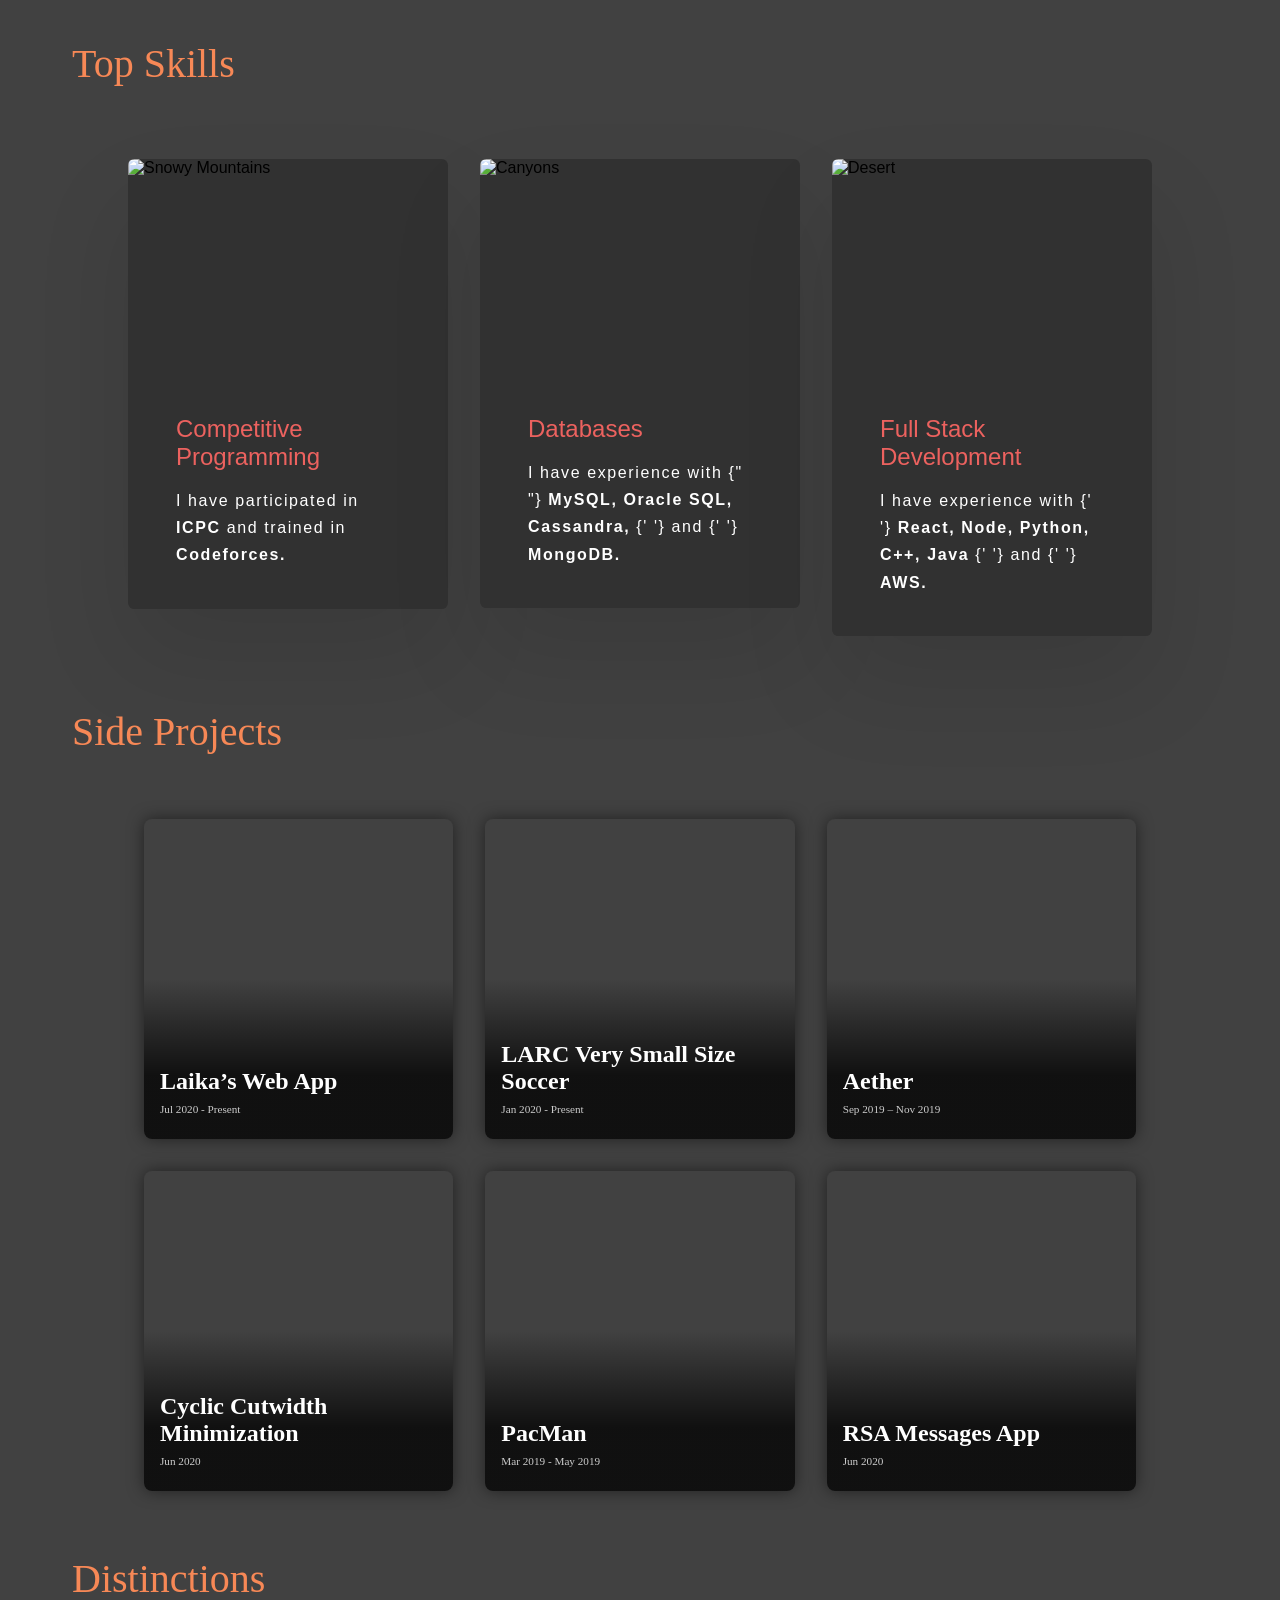
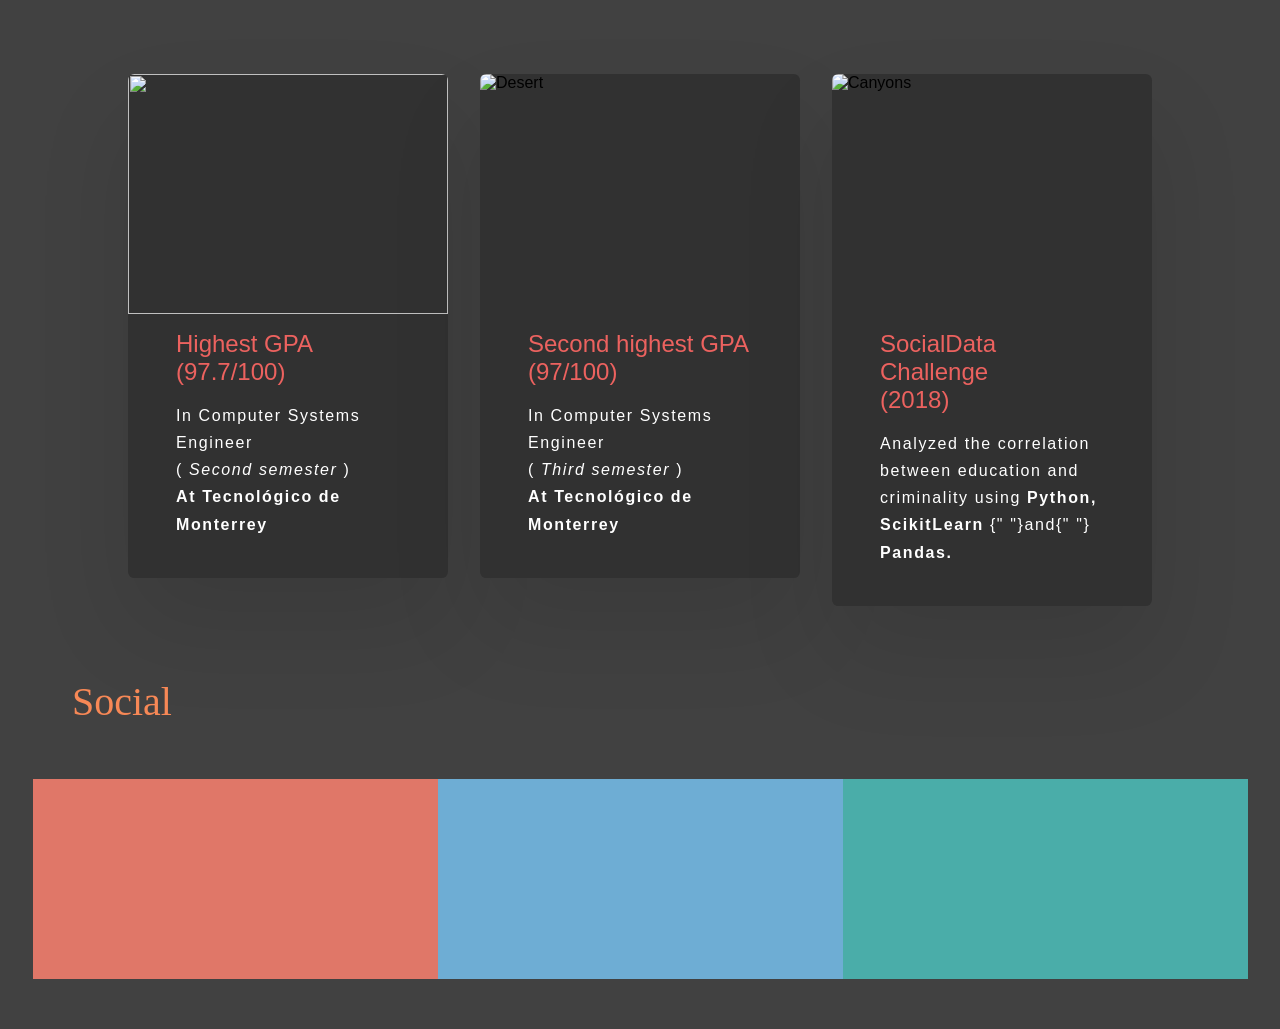
==== portfolio/src/main/webapp/index.html @ 74d371ef "fixed webapp files structures and deleted trash files" ====
<!DOCTYPE html>
<html>

<head>
    <meta charset="UTF-8">
    <title>Agus Quintanar's Portfolio</title>
    <link rel="stylesheet" href="style.css">
    <script src="script.js"></script>
</head>


<div>
    <div class="titleP">
        <i aria-hidden="true" class="fa fa-cogs fa-fw"></i>
        Top Skills
    </div>

    <div class="Skills">
        <div class="grid">
            <div class="grid__item">
                <div class="card">
                    <img class="card__img" src="/award1.png" alt="Snowy Mountains" />
                    <div class="card__content">
                        <h1 class="card__header">
                            Competitive Programming
                        </h1>
                        <p class="card__text">
                            I have participated in <strong> ICPC </strong> and
                            trained in <strong>Codeforces.</strong>
                        </p>
                    </div>
                </div>
            </div>
            <div class="grid__item">
                <div class="card">
                    <img class="card__img" src="/images/skill2.jpg" alt="Canyons" />
                    <div class="card__content">
                        <h1 class="card__header">
                            Databases
                        </h1>
                        <p class="card__text">
                            I have experience with {" "}
                            <strong> MySQL, Oracle SQL, Cassandra, </strong> {' '} and {' '}<strong> MongoDB. </strong>
                        </p>
                    </div>
                </div>
            </div>
            <div class="grid__item">
                <div class="card">
                    <img class="card__img" src="/images/skill3.png" alt="Desert" />
                    <div class="card__content">
                        <h1 class="card__header">
                            Full Stack Development
                        </h1>
                        <p class="card__text">
                            I have experience with {' '}
                            <strong> React, Node, Python, C++, Java</strong> {' '} and {' '}<strong> AWS. </strong>

                        </p>
                    </div>
                </div>
            </div>

        </div>
    </div>
</div>

<div class="Projects">
    <div class="titleP">
        <i aria-hidden="true" class="fa fa-tasks fa-fw"></i>
        Side Projects


    </div>
    <div class="content-wrapper">
        <div class="news-card">
            <a href="https://github.com/FundacionLaika/Laika_WebPage" target="_blank" class="news-card__card-link"></a>
            <img src="/images/project1.jpg" alt="" class="news-card__image" />
            <div class="news-card__text-wrapper">
                <h2 class="news-card__title">
                    Laika’s Web App
                </h2>
                <div class="news-card__post-date">Jul 2020 - Present </div>
                <div class="news-card__details-wrapper">
                    <p class="news-card__excerpt">
                        Developed a web database app for Fundación Laika, with over 150+ active stay animals and 8,000+
                        rescued animals.
                    </p>
                    <a href="https://github.com/FundacionLaika/Laika_WebPage" target="_blank"
                        class="news-card__read-more">
                        GitHub{" "}
                        <i class="fas fa-long-arrow-alt-right"></i>
                    </a>
                </div>
            </div>
        </div>

        <div class="news-card">
            <a href="https://github.com/VSSS-AlphaSoccerFC" target="_blank" class="news-card__card-link"></a>
            <img src="/images/project2.png" alt="" class="news-card__image" />
            <div class="news-card__text-wrapper">
                <h2 class="news-card__title">
                    LARC Very Small Size Soccer
                </h2>
                <div class="news-card__post-date">Jan 2020 - Present </div>
                <div class="news-card__details-wrapper">
                    <p class="news-card__excerpt">
                        Developed a game strategy for a 3 vs 3 autonomous robot soccer competition using computer
                        vision.
                    </p>
                    <a href="https://github.com/VSSS-AlphaSoccerFC" target="_blank" class="news-card__read-more">
                        GitHub{" "}
                        <i class="fas fa-long-arrow-alt-right"></i>
                    </a>
                </div>
            </div>
        </div>

        <div class="news-card">
            <a href="https://github.com/AgusQuintanar/Aether" target="_blank" class="news-card__card-link"></a>
            <img src="/images/project3.png" alt="" class="news-card__image" />
            <div class="news-card__text-wrapper">
                <h2 class="news-card__title"> Aether </h2>
                <div class="news-card__post-date">Sep 2019 – Nov 2019</div>
                <div class="news-card__details-wrapper">
                    <p class="news-card__excerpt">
                        Developed a web search engine that indexed 20,000+ websites using Java, React and Node.js.
                    </p>
                    <a href="https://github.com/AgusQuintanar/Aether" target="_blank" class="news-card__read-more">
                        GitHub{" "}
                        <i class="fas fa-long-arrow-alt-right"></i>
                    </a>
                </div>
            </div>
        </div>

        <div class="news-card">
            <a href="https://github.com/AgusQuintanar/CyclicCutwidth" target="_blank" class="news-card__card-link"></a>
            <img src="/images/project4.png" alt="" class="news-card__image" />
            <div class="news-card__text-wrapper">
                <h2 class="news-card__title">
                    Cyclic Cutwidth Minimization
                </h2>
                <div class="news-card__post-date">Jun 2020</div>
                <div class="news-card__details-wrapper">
                    <p class="news-card__excerpt">
                        An implementation of a metaheuristic for solving the Cyclic Cutwidth Minimization Problem.
                    </p>
                    <a href="https://github.com/AgusQuintanar/CyclicCutwidth" target="_blank"
                        class="news-card__read-more">
                        GitHub{" "}
                        <i class="fas fa-long-arrow-alt-right"></i>
                    </a>
                </div>
            </div>
        </div>

        <div class="news-card">
            <a href="https://github.com/AgusQuintanar/AlphaArcade" target="_blank" class="news-card__card-link"></a>
            <img src="/images/project5.webp" alt="" class="news-card__image" />
            <div class="news-card__text-wrapper">
                <h2 class="news-card__title">
                    PacMan
                </h2>
                <div class="news-card__post-date">Mar 2019 - May 2019</div>
                <div class="news-card__details-wrapper">
                    <p class="news-card__excerpt">
                        Developed PacMan videogame using Java and Swing.
                    </p>
                    <a href="https://github.com/AgusQuintanar/AlphaArcade" target="_blank" class="news-card__read-more">
                        GitHub{" "}
                        <i class="fas fa-long-arrow-alt-right"></i>
                    </a>
                </div>
            </div>
        </div>

        <div class="news-card">
            <a href="https://github.com/AgusQuintanar/RSA-MessagesApp" target="_blank" class="news-card__card-link"></a>
            <img src="/images/project6.png" alt="" class="news-card__image" />
            <div class="news-card__text-wrapper">
                <h2 class="news-card__title">
                    RSA Messages App
                </h2>
                <div class="news-card__post-date">Jun 2020</div>
                <div class="news-card__details-wrapper">
                    <p class="news-card__excerpt">
                        Developed an encrypted messages using Python and TKinter.
                    </p>
                    <a href="https://github.com/AgusQuintanar/RSA-MessagesApp" target="_blank"
                        class="news-card__read-more">
                        GitHub{" "}
                        <i class="fas fa-long-arrow-alt-right"></i>
                    </a>
                </div>
            </div>
        </div>
    </div>
</div>


<div>
    <div class="titleP">
        <i aria-hidden="true" class="fa fa-trophy fa-fw"></i>
        Distinctions
    </div>

    <div class="Skills">
        <div class="grid">
            <div class="grid__item">
                <div class="card">
                    <img class="card__img" src="/images/award1.png" alt="" />
                    <div class="card__content">
                        <h1 class="card__header">
                            Highest GPA <br /> (97.7/100)
                        </h1>
                        <p class="card__text">
                            In Computer Systems Engineer <br /> (<i> Second semester </i>) <br /> <strong>At Tecnológico
                                de Monterrey</strong>

                        </p>
                    </div>
                </div>
            </div>
            <div class="grid__item">
                <div class="card">
                    <img class="card__img" src="/images/award1.png" alt="Desert" />
                    <div class="card__content">
                        <h1 class="card__header">
                            Second highest GPA <br /> (97/100)
                        </h1>
                        <p class="card__text">
                            In Computer Systems Engineer <br /> (<i> Third semester </i>) <br /> <strong>At Tecnológico
                                de Monterrey</strong>
                        </p>
                    </div>
                </div>
            </div>
            <div class="grid__item">
                <div class="card">
                    <img class="card__img" src="/images/award3.png" alt="Canyons" />
                    <div class="card__content">
                        <h1 class="card__header">
                            SocialData Challenge <br /> (2018)
                        </h1>
                        <p class="card__text">
                            Analyzed the correlation between education and criminality using <strong>Python,
                                ScikitLearn</strong> {" "}and{" "} <strong>Pandas.</strong>

                        </p>
                    </div>
                </div>
            </div>
        </div>
    </div>
</div>



<div>
    <div class="titleP">
        <i aria-hidden="true" class="fa fa-share-alt fa-fw"></i>
        Social
    </div>

    <div class="Social">
        <div class="socialContainer">
            <div class="card">
                <div class="face face1">
                    <a href="https://www.linkedin.com/in/agustin-salvador-quintanar-de-la-mora-573867170/"
                        target="_blank">
                        <div class="content">
                            <div class="icon">
                                <i class="fa fa-linkedin-square" aria-hidden="true"></i>
                            </div>
                        </div>
                    </a>
                </div>
            </div>
            <div class="card">
                <div class="face face1">
                    <a href="https://mailto:agusquintanar17@gmail.com/" target="_blank">
                        <div class="content">
                            <div class="icon">
                                <i class="fa fa-envelope-square" aria-hidden="true"></i>
                            </div>
                        </div>
                    </a>
                </div>
            </div>
            <div class="card">
                <div class="face face1">
                    <a href="https://github.com/AgusQuintanar" target="_blank">
                        <div class="content">
                            <div class="icon">
                                <i class="fa fa-github-square" aria-hidden="true"></i>
                            </div>
                        </div>
                    </a>
                </div>
            </div>
        </div>
    </div>
</div>


</html>
---- portfolio/src/main/webapp/style.css ----
* {
    margin: 0;
    padding: 0;
} 

.Skills {
    display: flex;
	justify-content: center;
	align-content: center;
	padding: 2rem 8rem;
	background-color: #414141;
	font-family: "Inter", sans-serif;
}

.grid {
	display: grid;
	width: 114rem;
	grid-gap: 2rem;
	grid-template-columns: repeat(auto-fit, minmax(20rem, 1fr));
	align-items: start;
}
@media (max-width: 60em) {
	.grid {
		grid-gap: 3rem;
	}
}
.grid__item {
	background-color: #313131;
	border-radius: 0.4rem;
	overflow: hidden;
	box-shadow: 0 3rem 6rem rgba(0, 0, 0, 0.1);
	cursor: pointer;
	transition: 0.2s;
}
.grid__item:hover {
	transform: translateY(-0.5%);
	box-shadow: 0 4rem 8rem rgba(0, 0, 0, 0.2);
}

.card__img {
	display: block;
	width: 100%;
	height: 15rem;
	object-fit: cover;
}
.card__content {
	padding: 1rem 3rem;
}
.card__header {
	font-size: 1.5rem;
	font-weight: 500;
	color: #ec625f;
	margin-bottom: 1rem;
}
.card__text {
	font-size: 1rem;
	letter-spacing: 0.1rem;
	line-height: 1.7;
	color: white;
	margin-bottom: 1.5rem;
}








.Projects {
	background-color: #414141;
}

.content-wrapper {
	margin: 0 auto;
	/* max-width: 1200px; */
	display: flex;
	flex-flow: row wrap;
	justify-content: center;
	padding: 0.5rem 8rem;
}

.news-card {
	border: 0px solid aqua;
	margin: 1rem;
	position: relative;
	height: 12rem;
	overflow: hidden;
	border-radius: 0.5rem;
	flex: 1;
	min-width: 290px;
	box-shadow: 0 0 1rem rgba(0, 0, 0, 0.5);
}

@media (min-width: 900px) {
	.news-card {
		height: 20rem;
	}
}

.news-card::before {
	content: "";
	position: absolute;
	top: 0;
	left: 0;
	width: 100%;
	height: 100%;
	background: rgba(0, 0, 0, 0)
		linear-gradient(to bottom, rgba(0, 0, 0, 0) 50%, rgba(0, 0, 0, 0.75) 80%);
	z-index: 0;
}

.news-card__card-link {
	position: absolute;
	top: 0;
	left: 0;
	width: 100%;
	height: 100%;
	z-index: 1;
	/*     background: rgba(255,0,0,.5); */
}

.news-card__image {
	width: 100%;
	height: 100%;
	display: block;
	object-fit: cover;
	transition: transform 2s ease;
	-webkit-backface-visibility: hidden;
	backface-visibility: hidden;
	position: relative;
	z-index: -1;
}

.news-card__text-wrapper {
	position: absolute;
	bottom: 0rem;
	padding: 1rem;
	color: white;
	/*     background-color: rgba(0, 0, 0, 0.4); */
	transition: background-color 1.5s ease;
}

.news-card__title {
	transition: color 1s ease;
	margin-bottom: 0.5rem;
}

.news-card__post-date {
	font-size: 0.7rem;
	margin-bottom: 0.5rem;
	color: #ccc;
}

.news-card__details-wrapper {
	max-height: 0;
	opacity: 0;
	transition: max-height 1.5s ease, opacity 1s ease;
}

@media (min-width: 900px) {
	.news-card:hover .news-card__details-wrapper {
		max-height: 20rem;
		opacity: 1;
	}
	.news-card:hover .news-card__text-wrapper {
		background-color: #313131;
	}
	.news-card:hover .news-card__title {
		color: #ec625f;
	}
	.news-card:hover .news-card__image {
		transform: scale(1.2);
		z-index: -1;
	}
}

.news-card__excerpt {
	font-weight: 300;
}

.news-card__read-more {
	background: black;
	color: #bbb;
	display: block;
	padding: 0.4rem 0.6rem;
	border-radius: 0.3rem;
	margin-top: 1rem;
	border: 1px solid #444;
	font-size: 0.8rem;
	-webkit-backface-visibility: hidden;
	backface-visibility: hidden;
	text-decoration: none;
	width: 7rem;
	margin-left: auto;
	position: relative;
	z-index: 5;
}

.news-card__read-more i {
	position: relative;
	left: 0.2rem;
	color: #888;
	transition: left 0.5s ease, color 0.6s ease;
	-webkit-backface-visibility: hidden;
	backface-visibility: hidden;
}

.news-card__read-more:hover i {
	left: 0.5rem;
	color: yellow;
}

.titleP {
	font-size: 2.5em;
	color: #F78856;
	padding: 1em 1em 1em 1.5em;
	align-self: start;
	text-align: left;
	background-color: #414141;
}

.titleP > i {
	padding-right: .3em;
}








.Social {
    margin: 0;
    padding: 0;
    background: #333;
    display: flex;
    justify-content: center;
    align-items: center;   
    font-family: sans-serif;
    background-color: #414141;
}


.socialContainer {
    width: 100%;
    position: relative;
    display: flex;
    justify-content: space-between;
    padding: 2rem 8rem;
}

.socialContainer .card {
    position: relative;
    border-radius: 10px;
    cursor: pointer;

}

.socialContainer .card .icon {
    position: absolute;
    top: 0;
    left: 0;
    width: 100%;
    height: 100%;
    background: #414141;
    transition: 0.7s;
    z-index: 1;
}

.socialContainer .card:nth-child(1) .icon {
    background: #e07768;
}

.socialContainer .card:nth-child(2) .icon {
    background: #6eadd4;
}

.socialContainer .card:nth-child(3) .icon {
    background: #4aada9;
}


.socialContainer .card .icon .fa {
    position: absolute;
    top: 50%;
    left: 50%;
    transform: translate(-50%, -50%);
    font-size: 80px;
    transition: 0.7s;
    color: #fff;
}

.socialContainer > * > i {
    position: absolute;
    top: 50%;
    left: 50%;
    transform: translate(-50%, -50%);
    font-size: 80px;
    transition: 0.7s;
    color: #fff;
}

.socialContainer .card .face {
    width: 45vh;
    height: 200px;
    transition: 0.5s;
}

.socialContainer .card .face.face1 {
    position: relative;
    background: #333;
    display: flex;
    justify-content: center;
    align-items: center;
    z-index: 1;
    transform: translateY(-2vh);
}

.socialContainer .card:hover .face.face1{
    background: #414141;
    transform: translateY(0px);
}

.socialContainer .card .face.face1 .content {
    opacity: 1;
    transition: 0.5s;
}

.socialContainer .card:hover .face.face1 .content {
    opacity: 1;
}

.socialContainer .card .face.face1 .content i{
    max-width: 100px;
}



.socialContainer a {
    text-decoration: none;
    color: #414141;
}
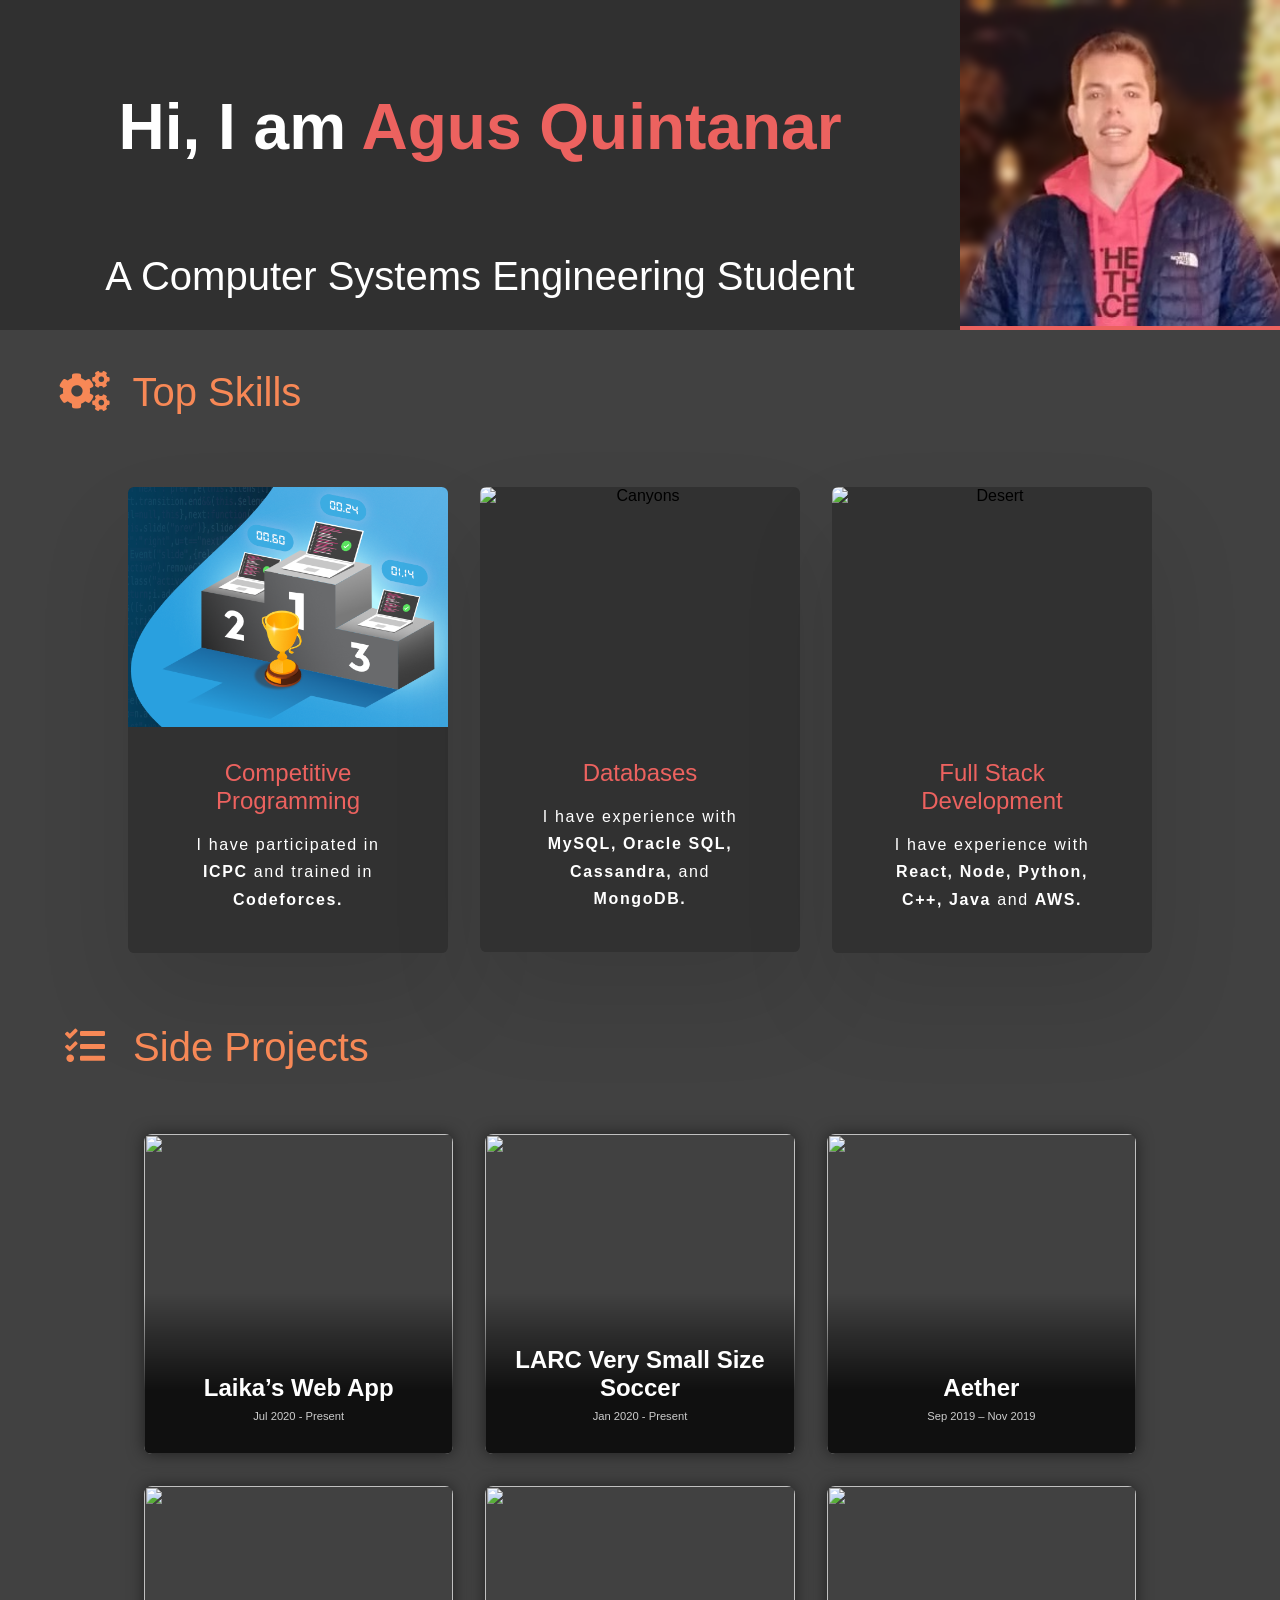
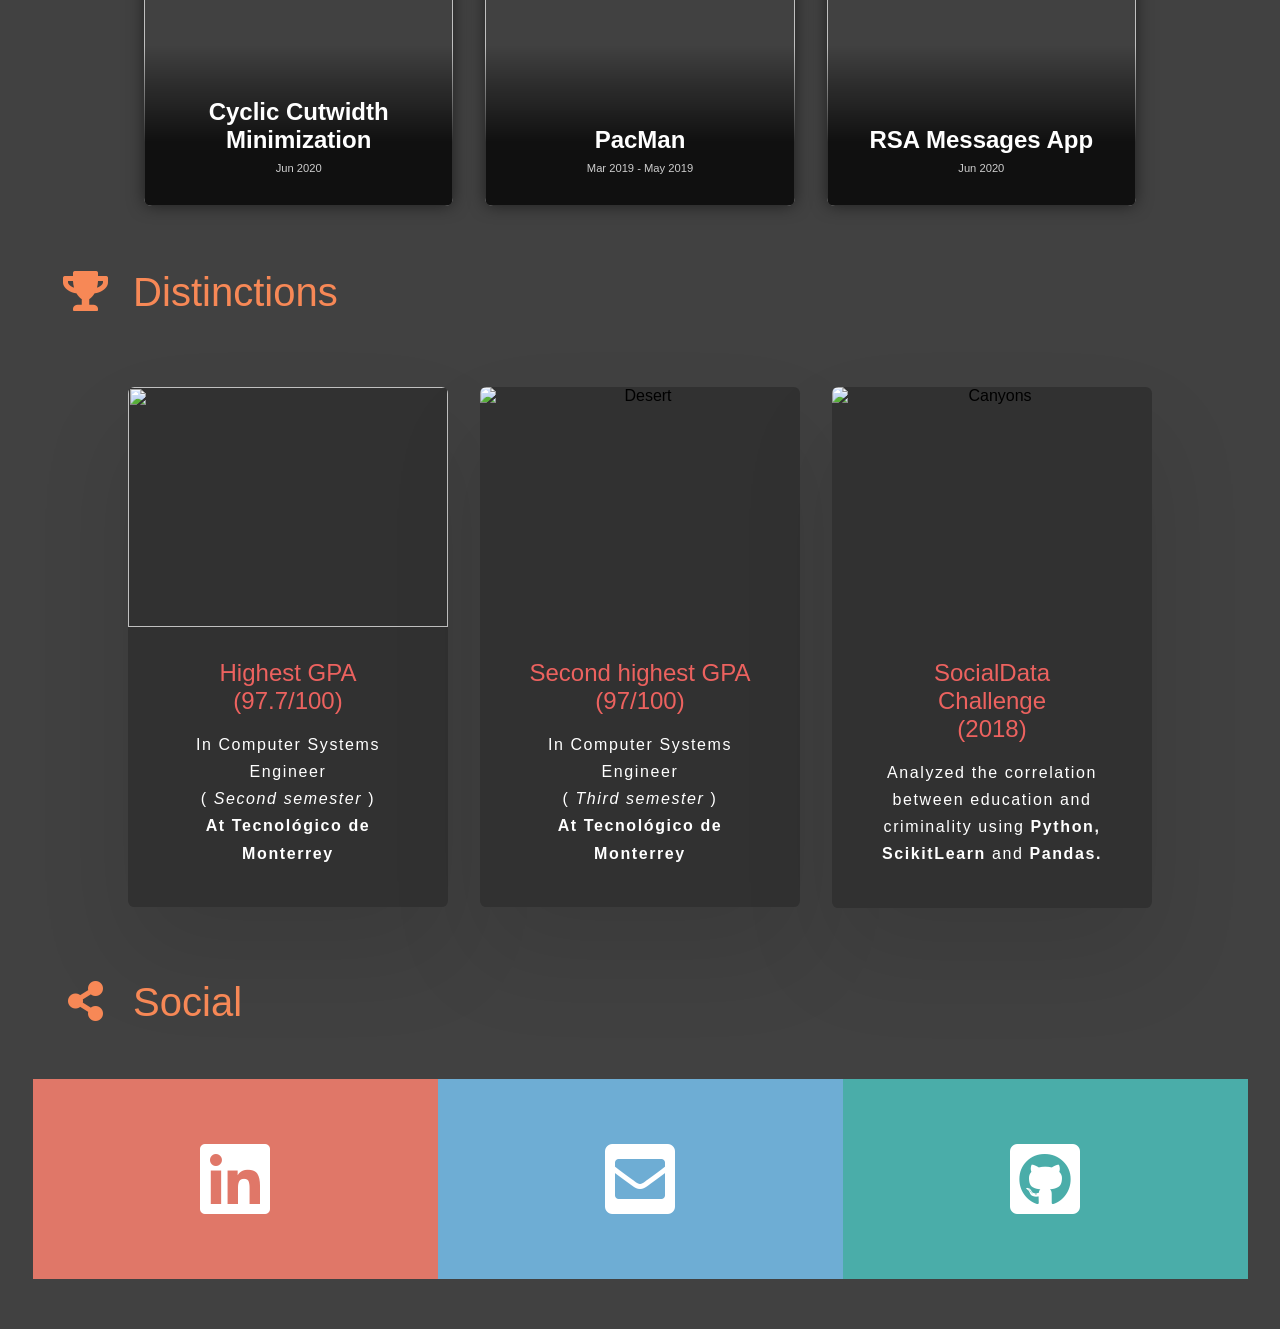
==== commit 9889b875: "added banner" ====
--- a/portfolio/src/main/webapp/index.html
+++ b/portfolio/src/main/webapp/index.html
@@ -6,10 +6,29 @@
     <title>Agus Quintanar's Portfolio</title>
     <link rel="stylesheet" href="style.css">
     <script src="script.js"></script>
+    <link rel="stylesheet" href="https://cdnjs.cloudflare.com/ajax/libs/font-awesome/5.15.2/css/all.min.css">
+
 </head>
 
 
-<div>
+<body>
+
+    <div class="Banner">
+        <div class="InfoPanel">
+            <div class="NameH">
+                <span class="HiText"> Hi, I am </span>
+                <span class="NameText"> Agus Quintanar </span>
+            </div>
+            <div class="InfoH">
+                <span class="InfoText"> A Computer Systems Engineering Student </span>
+            </div>
+        </div>
+        <div class="PhotoPanel">
+            <img src="images/foto-agus.png" alt="" />
+        </div>
+    </div>
+
+
     <div class="titleP">
         <i aria-hidden="true" class="fa fa-cogs fa-fw"></i>
         Top Skills
@@ -19,7 +38,7 @@
         <div class="grid">
             <div class="grid__item">
                 <div class="card">
-                    <img class="card__img" src="/award1.png" alt="Snowy Mountains" />
+                    <img class="card__img" src="images/skill1.png" alt="Snowy Mountains" />
                     <div class="card__content">
                         <h1 class="card__header">
                             Competitive Programming
@@ -39,8 +58,8 @@
                             Databases
                         </h1>
                         <p class="card__text">
-                            I have experience with {" "}
-                            <strong> MySQL, Oracle SQL, Cassandra, </strong> {' '} and {' '}<strong> MongoDB. </strong>
+                            I have experience with
+                            <strong> MySQL, Oracle SQL, Cassandra, </strong> and <strong> MongoDB. </strong>
                         </p>
                     </div>
                 </div>
@@ -53,255 +72,262 @@
                             Full Stack Development
                         </h1>
                         <p class="card__text">
-                            I have experience with {' '}
-                            <strong> React, Node, Python, C++, Java</strong> {' '} and {' '}<strong> AWS. </strong>
-
-                        </p>
-                    </div>
-                </div>
-            </div>
-
-        </div>
-    </div>
-</div>
-
-<div class="Projects">
-    <div class="titleP">
-        <i aria-hidden="true" class="fa fa-tasks fa-fw"></i>
-        Side Projects
-
-
-    </div>
-    <div class="content-wrapper">
-        <div class="news-card">
-            <a href="https://github.com/FundacionLaika/Laika_WebPage" target="_blank" class="news-card__card-link"></a>
-            <img src="/images/project1.jpg" alt="" class="news-card__image" />
-            <div class="news-card__text-wrapper">
-                <h2 class="news-card__title">
-                    Laika’s Web App
-                </h2>
-                <div class="news-card__post-date">Jul 2020 - Present </div>
-                <div class="news-card__details-wrapper">
-                    <p class="news-card__excerpt">
-                        Developed a web database app for Fundación Laika, with over 150+ active stay animals and 8,000+
-                        rescued animals.
-                    </p>
-                    <a href="https://github.com/FundacionLaika/Laika_WebPage" target="_blank"
-                        class="news-card__read-more">
-                        GitHub{" "}
-                        <i class="fas fa-long-arrow-alt-right"></i>
-                    </a>
-                </div>
-            </div>
-        </div>
-
-        <div class="news-card">
-            <a href="https://github.com/VSSS-AlphaSoccerFC" target="_blank" class="news-card__card-link"></a>
-            <img src="/images/project2.png" alt="" class="news-card__image" />
-            <div class="news-card__text-wrapper">
-                <h2 class="news-card__title">
-                    LARC Very Small Size Soccer
-                </h2>
-                <div class="news-card__post-date">Jan 2020 - Present </div>
-                <div class="news-card__details-wrapper">
-                    <p class="news-card__excerpt">
-                        Developed a game strategy for a 3 vs 3 autonomous robot soccer competition using computer
-                        vision.
-                    </p>
-                    <a href="https://github.com/VSSS-AlphaSoccerFC" target="_blank" class="news-card__read-more">
-                        GitHub{" "}
-                        <i class="fas fa-long-arrow-alt-right"></i>
-                    </a>
-                </div>
-            </div>
-        </div>
-
-        <div class="news-card">
-            <a href="https://github.com/AgusQuintanar/Aether" target="_blank" class="news-card__card-link"></a>
-            <img src="/images/project3.png" alt="" class="news-card__image" />
-            <div class="news-card__text-wrapper">
-                <h2 class="news-card__title"> Aether </h2>
-                <div class="news-card__post-date">Sep 2019 – Nov 2019</div>
-                <div class="news-card__details-wrapper">
-                    <p class="news-card__excerpt">
-                        Developed a web search engine that indexed 20,000+ websites using Java, React and Node.js.
-                    </p>
-                    <a href="https://github.com/AgusQuintanar/Aether" target="_blank" class="news-card__read-more">
-                        GitHub{" "}
-                        <i class="fas fa-long-arrow-alt-right"></i>
-                    </a>
-                </div>
-            </div>
-        </div>
-
-        <div class="news-card">
-            <a href="https://github.com/AgusQuintanar/CyclicCutwidth" target="_blank" class="news-card__card-link"></a>
-            <img src="/images/project4.png" alt="" class="news-card__image" />
-            <div class="news-card__text-wrapper">
-                <h2 class="news-card__title">
-                    Cyclic Cutwidth Minimization
-                </h2>
-                <div class="news-card__post-date">Jun 2020</div>
-                <div class="news-card__details-wrapper">
-                    <p class="news-card__excerpt">
-                        An implementation of a metaheuristic for solving the Cyclic Cutwidth Minimization Problem.
-                    </p>
-                    <a href="https://github.com/AgusQuintanar/CyclicCutwidth" target="_blank"
-                        class="news-card__read-more">
-                        GitHub{" "}
-                        <i class="fas fa-long-arrow-alt-right"></i>
-                    </a>
-                </div>
-            </div>
-        </div>
-
-        <div class="news-card">
-            <a href="https://github.com/AgusQuintanar/AlphaArcade" target="_blank" class="news-card__card-link"></a>
-            <img src="/images/project5.webp" alt="" class="news-card__image" />
-            <div class="news-card__text-wrapper">
-                <h2 class="news-card__title">
-                    PacMan
-                </h2>
-                <div class="news-card__post-date">Mar 2019 - May 2019</div>
-                <div class="news-card__details-wrapper">
-                    <p class="news-card__excerpt">
-                        Developed PacMan videogame using Java and Swing.
-                    </p>
-                    <a href="https://github.com/AgusQuintanar/AlphaArcade" target="_blank" class="news-card__read-more">
-                        GitHub{" "}
-                        <i class="fas fa-long-arrow-alt-right"></i>
-                    </a>
-                </div>
-            </div>
-        </div>
-
-        <div class="news-card">
-            <a href="https://github.com/AgusQuintanar/RSA-MessagesApp" target="_blank" class="news-card__card-link"></a>
-            <img src="/images/project6.png" alt="" class="news-card__image" />
-            <div class="news-card__text-wrapper">
-                <h2 class="news-card__title">
-                    RSA Messages App
-                </h2>
-                <div class="news-card__post-date">Jun 2020</div>
-                <div class="news-card__details-wrapper">
-                    <p class="news-card__excerpt">
-                        Developed an encrypted messages using Python and TKinter.
-                    </p>
-                    <a href="https://github.com/AgusQuintanar/RSA-MessagesApp" target="_blank"
-                        class="news-card__read-more">
-                        GitHub{" "}
-                        <i class="fas fa-long-arrow-alt-right"></i>
-                    </a>
-                </div>
-            </div>
-        </div>
-    </div>
-</div>
-
-
-<div>
-    <div class="titleP">
-        <i aria-hidden="true" class="fa fa-trophy fa-fw"></i>
-        Distinctions
-    </div>
-
-    <div class="Skills">
-        <div class="grid">
-            <div class="grid__item">
-                <div class="card">
-                    <img class="card__img" src="/images/award1.png" alt="" />
-                    <div class="card__content">
-                        <h1 class="card__header">
-                            Highest GPA <br /> (97.7/100)
-                        </h1>
-                        <p class="card__text">
-                            In Computer Systems Engineer <br /> (<i> Second semester </i>) <br /> <strong>At Tecnológico
-                                de Monterrey</strong>
-
-                        </p>
-                    </div>
-                </div>
-            </div>
-            <div class="grid__item">
-                <div class="card">
-                    <img class="card__img" src="/images/award1.png" alt="Desert" />
-                    <div class="card__content">
-                        <h1 class="card__header">
-                            Second highest GPA <br /> (97/100)
-                        </h1>
-                        <p class="card__text">
-                            In Computer Systems Engineer <br /> (<i> Third semester </i>) <br /> <strong>At Tecnológico
-                                de Monterrey</strong>
-                        </p>
-                    </div>
-                </div>
-            </div>
-            <div class="grid__item">
-                <div class="card">
-                    <img class="card__img" src="/images/award3.png" alt="Canyons" />
-                    <div class="card__content">
-                        <h1 class="card__header">
-                            SocialData Challenge <br /> (2018)
-                        </h1>
-                        <p class="card__text">
-                            Analyzed the correlation between education and criminality using <strong>Python,
-                                ScikitLearn</strong> {" "}and{" "} <strong>Pandas.</strong>
-
-                        </p>
-                    </div>
-                </div>
-            </div>
-        </div>
-    </div>
-</div>
-
-
-
-<div>
-    <div class="titleP">
-        <i aria-hidden="true" class="fa fa-share-alt fa-fw"></i>
-        Social
-    </div>
-
-    <div class="Social">
-        <div class="socialContainer">
-            <div class="card">
-                <div class="face face1">
-                    <a href="https://www.linkedin.com/in/agustin-salvador-quintanar-de-la-mora-573867170/"
-                        target="_blank">
-                        <div class="content">
-                            <div class="icon">
-                                <i class="fa fa-linkedin-square" aria-hidden="true"></i>
+                            I have experience with
+                            <strong> React, Node, Python, C++, Java</strong> and <strong> AWS. </strong>
+
+                        </p>
+                    </div>
+                </div>
+            </div>
+
+        </div>
+    </div>
+    </div>
+
+    <div class="Projects">
+        <div class="titleP">
+            <i aria-hidden="true" class="fa fa-tasks fa-fw"></i>
+            Side Projects
+
+
+        </div>
+        <div class="content-wrapper">
+            <div class="news-card">
+                <a href="https://github.com/FundacionLaika/Laika_WebPage" target="_blank"
+                    class="news-card__card-link"></a>
+                <img src="/images/project1.jpg" alt="" class="news-card__image" />
+                <div class="news-card__text-wrapper">
+                    <h2 class="news-card__title">
+                        Laika’s Web App
+                    </h2>
+                    <div class="news-card__post-date">Jul 2020 - Present </div>
+                    <div class="news-card__details-wrapper">
+                        <p class="news-card__excerpt">
+                            Developed a web database app for Fundación Laika, with over 150+ active stay animals and
+                            8,000+
+                            rescued animals.
+                        </p>
+                        <a href="https://github.com/FundacionLaika/Laika_WebPage" target="_blank"
+                            class="news-card__read-more">
+                            GitHub
+                            <i class="fas fa-long-arrow-alt-right"></i>
+                        </a>
+                    </div>
+                </div>
+            </div>
+
+            <div class="news-card">
+                <a href="https://github.com/VSSS-AlphaSoccerFC" target="_blank" class="news-card__card-link"></a>
+                <img src="/images/project2.png" alt="" class="news-card__image" />
+                <div class="news-card__text-wrapper">
+                    <h2 class="news-card__title">
+                        LARC Very Small Size Soccer
+                    </h2>
+                    <div class="news-card__post-date">Jan 2020 - Present </div>
+                    <div class="news-card__details-wrapper">
+                        <p class="news-card__excerpt">
+                            Developed a game strategy for a 3 vs 3 autonomous robot soccer competition using computer
+                            vision.
+                        </p>
+                        <a href="https://github.com/VSSS-AlphaSoccerFC" target="_blank" class="news-card__read-more">
+                            GitHub
+                            <i class="fas fa-long-arrow-alt-right"></i>
+                        </a>
+                    </div>
+                </div>
+            </div>
+
+            <div class="news-card">
+                <a href="https://github.com/AgusQuintanar/Aether" target="_blank" class="news-card__card-link"></a>
+                <img src="/images/project3.png" alt="" class="news-card__image" />
+                <div class="news-card__text-wrapper">
+                    <h2 class="news-card__title"> Aether </h2>
+                    <div class="news-card__post-date">Sep 2019 – Nov 2019</div>
+                    <div class="news-card__details-wrapper">
+                        <p class="news-card__excerpt">
+                            Developed a web search engine that indexed 20,000+ websites using Java, React and Node.js.
+                        </p>
+                        <a href="https://github.com/AgusQuintanar/Aether" target="_blank" class="news-card__read-more">
+                            GitHub
+                            <i class="fas fa-long-arrow-alt-right"></i>
+                        </a>
+                    </div>
+                </div>
+            </div>
+
+            <div class="news-card">
+                <a href="https://github.com/AgusQuintanar/CyclicCutwidth" target="_blank"
+                    class="news-card__card-link"></a>
+                <img src="/images/project4.png" alt="" class="news-card__image" />
+                <div class="news-card__text-wrapper">
+                    <h2 class="news-card__title">
+                        Cyclic Cutwidth Minimization
+                    </h2>
+                    <div class="news-card__post-date">Jun 2020</div>
+                    <div class="news-card__details-wrapper">
+                        <p class="news-card__excerpt">
+                            An implementation of a metaheuristic for solving the Cyclic Cutwidth Minimization Problem.
+                        </p>
+                        <a href="https://github.com/AgusQuintanar/CyclicCutwidth" target="_blank"
+                            class="news-card__read-more">
+                            GitHub
+                            <i class="fas fa-long-arrow-alt-right"></i>
+                        </a>
+                    </div>
+                </div>
+            </div>
+
+            <div class="news-card">
+                <a href="https://github.com/AgusQuintanar/AlphaArcade" target="_blank" class="news-card__card-link"></a>
+                <img src="/images/project5.webp" alt="" class="news-card__image" />
+                <div class="news-card__text-wrapper">
+                    <h2 class="news-card__title">
+                        PacMan
+                    </h2>
+                    <div class="news-card__post-date">Mar 2019 - May 2019</div>
+                    <div class="news-card__details-wrapper">
+                        <p class="news-card__excerpt">
+                            Developed PacMan videogame using Java and Swing.
+                        </p>
+                        <a href="https://github.com/AgusQuintanar/AlphaArcade" target="_blank"
+                            class="news-card__read-more">
+                            GitHub
+                            <i class="fas fa-long-arrow-alt-right"></i>
+                        </a>
+                    </div>
+                </div>
+            </div>
+
+            <div class="news-card">
+                <a href="https://github.com/AgusQuintanar/RSA-MessagesApp" target="_blank"
+                    class="news-card__card-link"></a>
+                <img src="/images/project6.png" alt="" class="news-card__image" />
+                <div class="news-card__text-wrapper">
+                    <h2 class="news-card__title">
+                        RSA Messages App
+                    </h2>
+                    <div class="news-card__post-date">Jun 2020</div>
+                    <div class="news-card__details-wrapper">
+                        <p class="news-card__excerpt">
+                            Developed an encrypted messages using Python and TKinter.
+                        </p>
+                        <a href="https://github.com/AgusQuintanar/RSA-MessagesApp" target="_blank"
+                            class="news-card__read-more">
+                            GitHub
+                            <i class="fas fa-long-arrow-alt-right"></i>
+                        </a>
+                    </div>
+                </div>
+            </div>
+        </div>
+    </div>
+
+
+    <div>
+        <div class="titleP">
+            <i aria-hidden="true" class="fa fa-trophy fa-fw"></i>
+            Distinctions
+        </div>
+
+        <div class="Skills">
+            <div class="grid">
+                <div class="grid__item">
+                    <div class="card">
+                        <img class="card__img" src="/images/award1.png" alt="" />
+                        <div class="card__content">
+                            <h1 class="card__header">
+                                Highest GPA <br /> (97.7/100)
+                            </h1>
+                            <p class="card__text">
+                                In Computer Systems Engineer <br /> (<i> Second semester </i>) <br /> <strong>At
+                                    Tecnológico
+                                    de Monterrey</strong>
+
+                            </p>
+                        </div>
+                    </div>
+                </div>
+                <div class="grid__item">
+                    <div class="card">
+                        <img class="card__img" src="/images/award1.png" alt="Desert" />
+                        <div class="card__content">
+                            <h1 class="card__header">
+                                Second highest GPA <br /> (97/100)
+                            </h1>
+                            <p class="card__text">
+                                In Computer Systems Engineer <br /> (<i> Third semester </i>) <br /> <strong>At
+                                    Tecnológico
+                                    de Monterrey</strong>
+                            </p>
+                        </div>
+                    </div>
+                </div>
+                <div class="grid__item">
+                    <div class="card">
+                        <img class="card__img" src="/images/award3.png" alt="Canyons" />
+                        <div class="card__content">
+                            <h1 class="card__header">
+                                SocialData Challenge <br /> (2018)
+                            </h1>
+                            <p class="card__text">
+                                Analyzed the correlation between education and criminality using <strong>Python,
+                                    ScikitLearn</strong> and <strong>Pandas.</strong>
+
+                            </p>
+                        </div>
+                    </div>
+                </div>
+            </div>
+        </div>
+    </div>
+
+
+
+    <div>
+        <div class="titleP">
+            <i aria-hidden="true" class="fa fa-share-alt fa-fw"></i>
+            Social
+        </div>
+
+        <div class="Social">
+            <div class="socialContainer">
+                <div class="card">
+                    <div class="face face1">
+                        <a href="https://www.linkedin.com/in/agustin-salvador-quintanar-de-la-mora-573867170/"
+                            target="_blank">
+                            <div class="content">
+                                <div class="icon">
+                                    <i class="fab fa-linkedin" aria-hidden="true"></i>
+                                </div>
                             </div>
-                        </div>
-                    </a>
-                </div>
-            </div>
-            <div class="card">
-                <div class="face face1">
-                    <a href="https://mailto:agusquintanar17@gmail.com/" target="_blank">
-                        <div class="content">
-                            <div class="icon">
-                                <i class="fa fa-envelope-square" aria-hidden="true"></i>
+                        </a>
+                    </div>
+                </div>
+                <div class="card">
+                    <div class="face face1">
+                        <a href="https://mailto:agusquintanar17@gmail.com/" target="_blank">
+                            <div class="content">
+                                <div class="icon">
+                                    <i class="fa fa-envelope-square" aria-hidden="true"></i>
+                                </div>
                             </div>
-                        </div>
-                    </a>
-                </div>
-            </div>
-            <div class="card">
-                <div class="face face1">
-                    <a href="https://github.com/AgusQuintanar" target="_blank">
-                        <div class="content">
-                            <div class="icon">
-                                <i class="fa fa-github-square" aria-hidden="true"></i>
+                        </a>
+                    </div>
+                </div>
+                <div class="card">
+                    <div class="face face1">
+                        <a href="https://github.com/AgusQuintanar" target="_blank">
+                            <div class="content">
+                                <div class="icon">
+                                    <i class="fab fa-github-square" aria-hidden="true"></i>
+                                </div>
                             </div>
-                        </div>
-                    </a>
-                </div>
-            </div>
-        </div>
-    </div>
-</div>
+                        </a>
+                    </div>
+                </div>
+            </div>
+        </div>
+</body>
 
 
 </html>
--- a/portfolio/src/main/webapp/style.css
+++ b/portfolio/src/main/webapp/style.css
@@ -1,7 +1,70 @@
-* {
+body {
     margin: 0;
     padding: 0;
+    font-family: -apple-system,BlinkMacSystemFont,"Segoe UI","Roboto","Oxygen","Ubuntu","Cantarell","Fira Sans","Droid Sans","Helvetica Neue",sans-serif;
+    text-align: center;
 } 
+
+
+.Banner {
+    background-color: #414141;
+  
+    background-position: center;
+    background-repeat: no-repeat;
+    background-size: cover;
+
+    display: grid;
+    grid-auto-columns: 75% 25%;
+
+}
+
+.InfoPanel {
+    grid-column: 1;
+    background-color: #303030;
+    backdrop-filter: blur(25px); 
+}
+
+.PhotoPanel {
+    grid-column: 2;
+    background-color: #ec625f;
+}
+
+.PhotoPanel > img {
+    width: 100%;
+    height: auto;
+}
+
+.NameText {
+    color: #ec625f;
+    font-size: 4em;
+    font-weight: bold;
+}
+
+.HiText {
+    color: white;
+    font-size: 4em;
+    font-weight: bold;
+}
+
+.InfoText {
+    color: white;
+    font-size: 2.5em;
+}
+
+.NameH {
+    padding-top: 10vh;
+    text-align: center;
+}
+
+.InfoH{
+    padding-top: 10vh;
+    text-align: center;
+}
+
+
+
+
+
 
 .Skills {
     display: flex;
@@ -117,7 +180,6 @@
 	width: 100%;
 	height: 100%;
 	z-index: 1;
-	/*     background: rgba(255,0,0,.5); */
 }
 
 .news-card__image {
@@ -128,7 +190,6 @@
 	transition: transform 2s ease;
 	-webkit-backface-visibility: hidden;
 	backface-visibility: hidden;
-	position: relative;
 	z-index: -1;
 }
 
@@ -282,7 +343,7 @@
 }
 
 
-.socialContainer .card .icon .fa {
+.socialContainer .card .icon .fa, .socialContainer .card .icon .fab  {
     position: absolute;
     top: 50%;
     left: 50%;
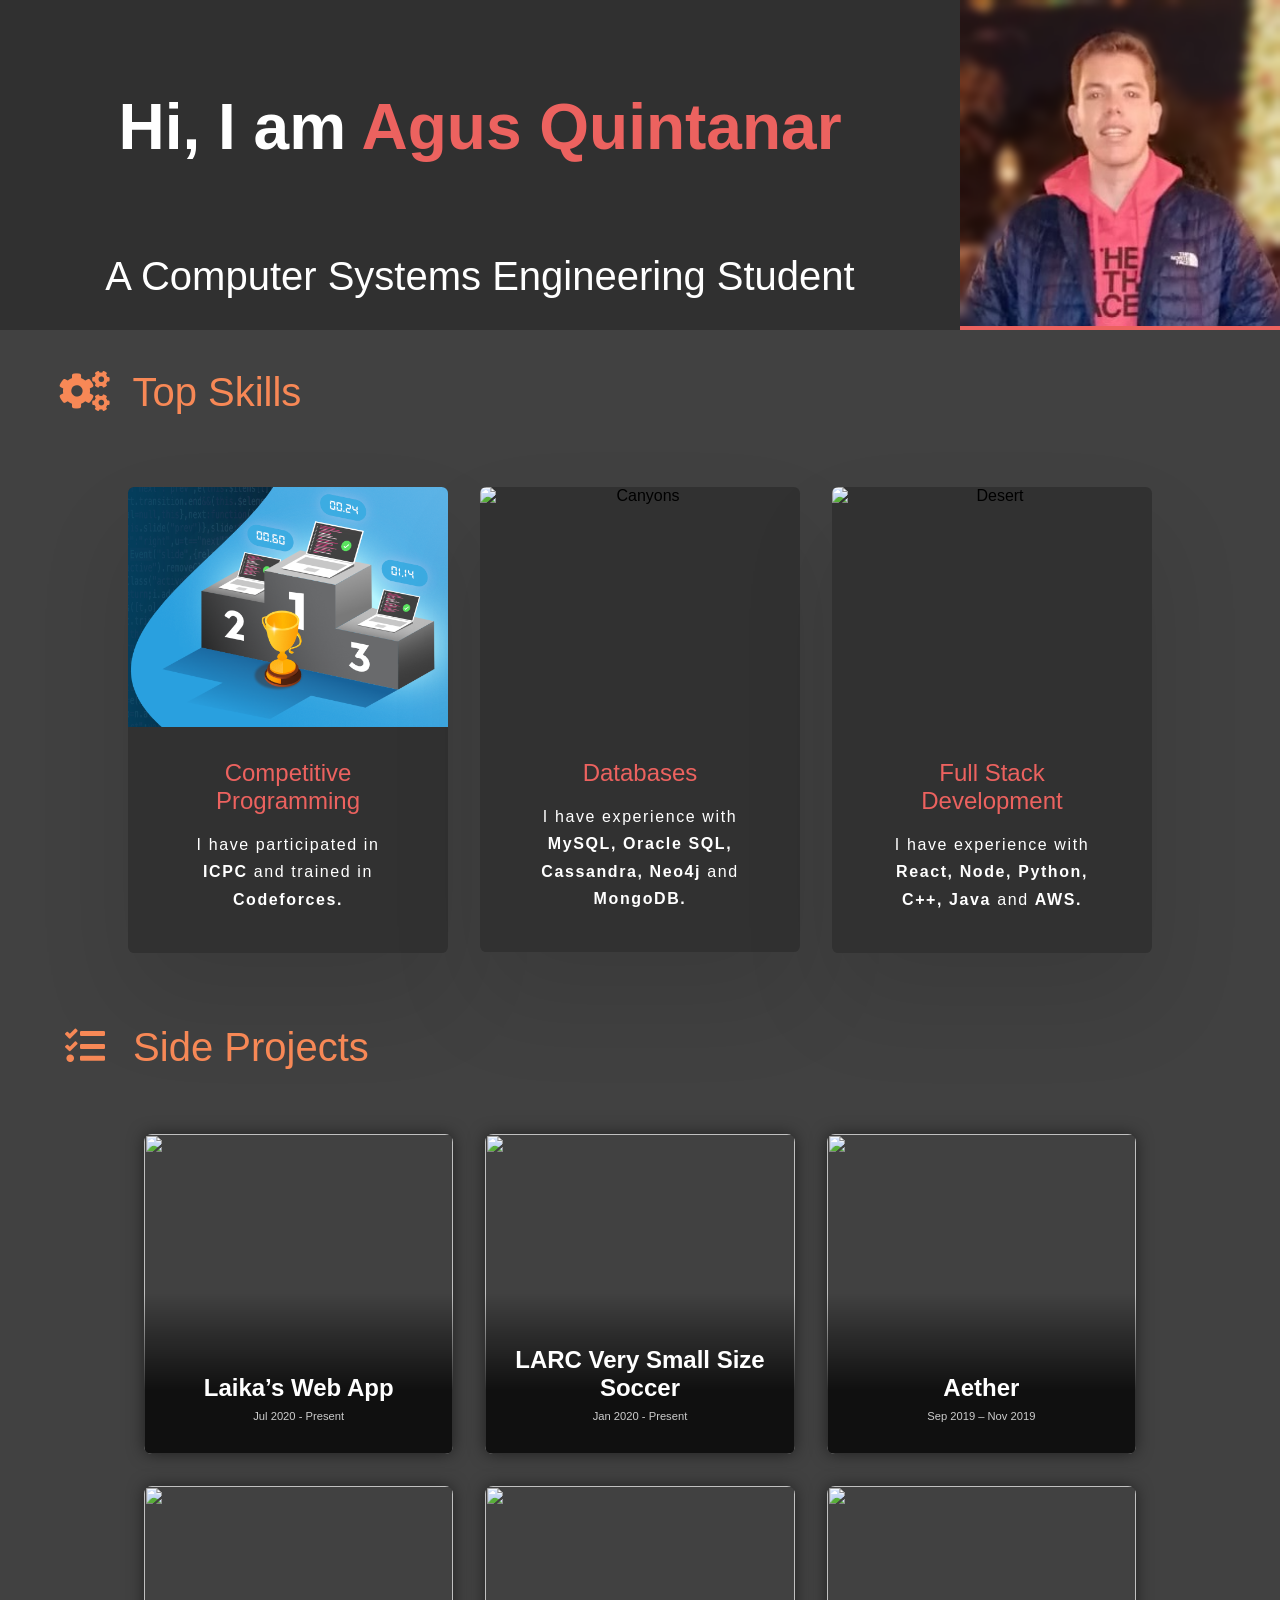
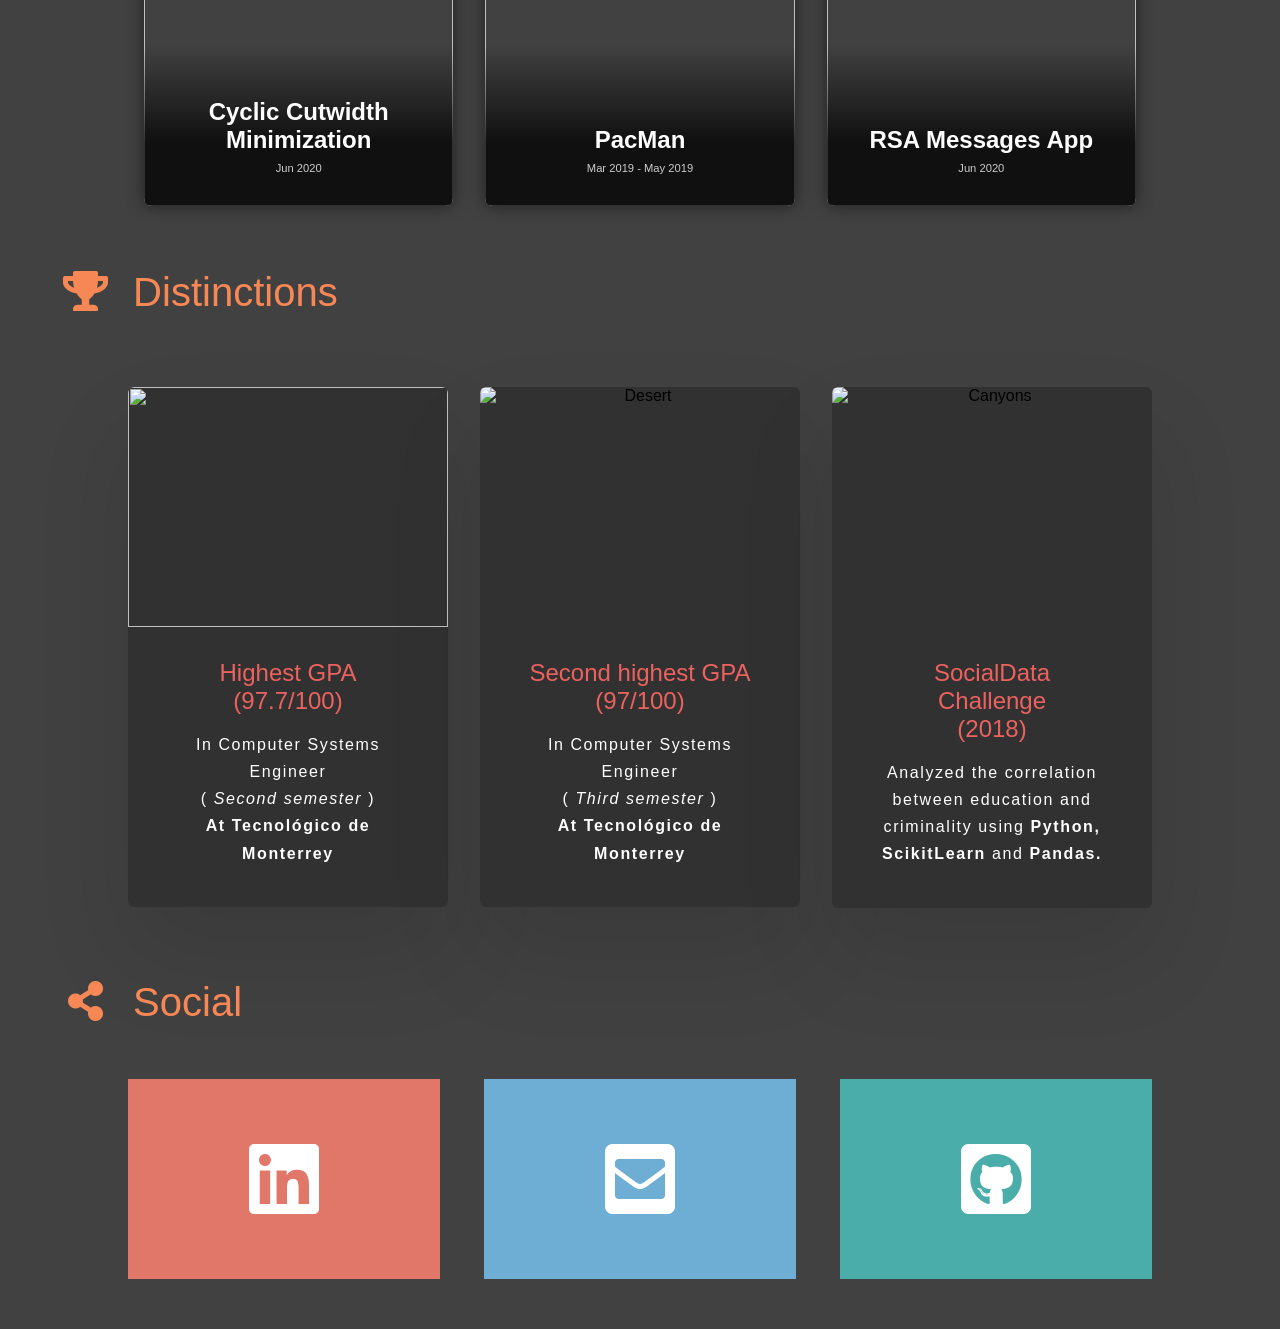
==== commit 8f1a6fbc: "made social buttons responsive" ====
--- a/portfolio/src/main/webapp/index.html
+++ b/portfolio/src/main/webapp/index.html
@@ -59,7 +59,7 @@
                         </h1>
                         <p class="card__text">
                             I have experience with
-                            <strong> MySQL, Oracle SQL, Cassandra, </strong> and <strong> MongoDB. </strong>
+                            <strong> MySQL, Oracle SQL, Cassandra, Neo4j </strong> and <strong> MongoDB. </strong>
                         </p>
                     </div>
                 </div>
--- a/portfolio/src/main/webapp/style.css
+++ b/portfolio/src/main/webapp/style.css
@@ -316,7 +316,6 @@
     position: relative;
     border-radius: 10px;
     cursor: pointer;
-
 }
 
 .socialContainer .card .icon {
@@ -364,7 +363,7 @@
 }
 
 .socialContainer .card .face {
-    width: 45vh;
+    width: 24.4vw;
     height: 200px;
     transition: 0.5s;
 }
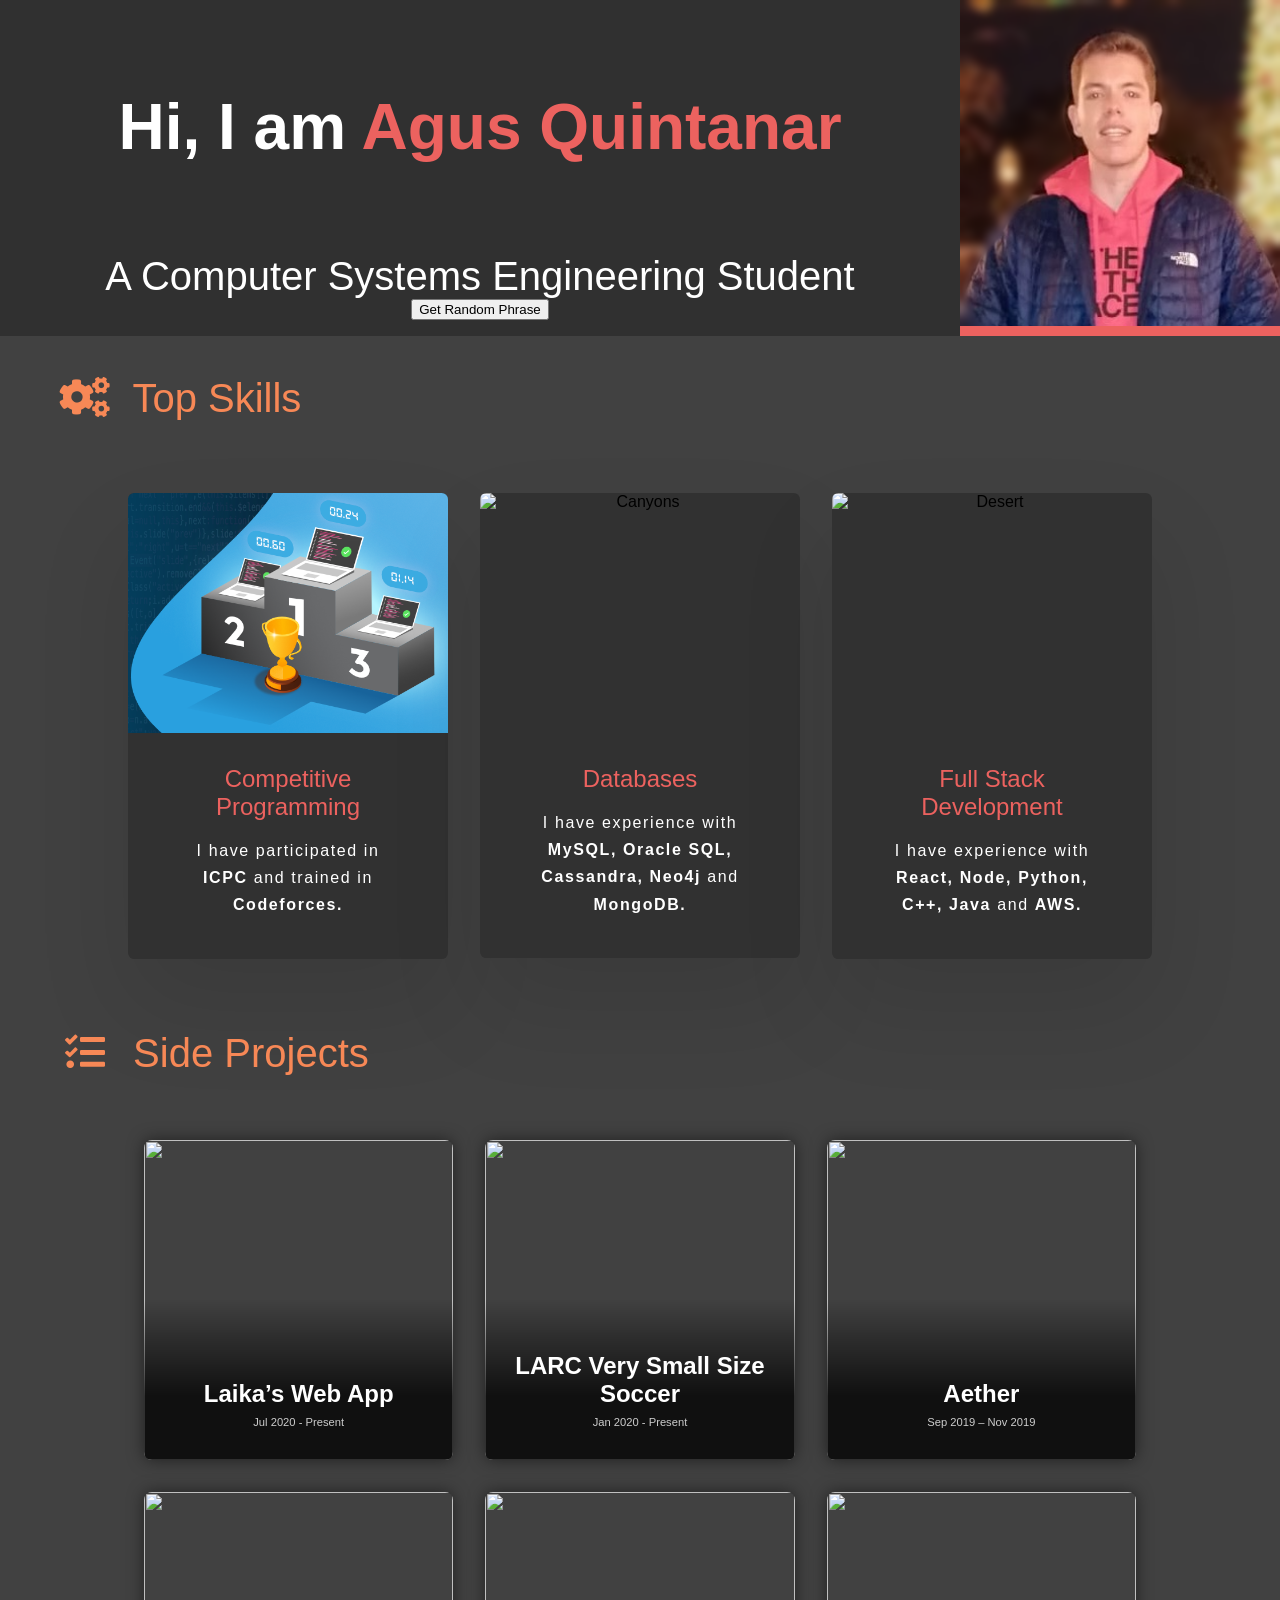
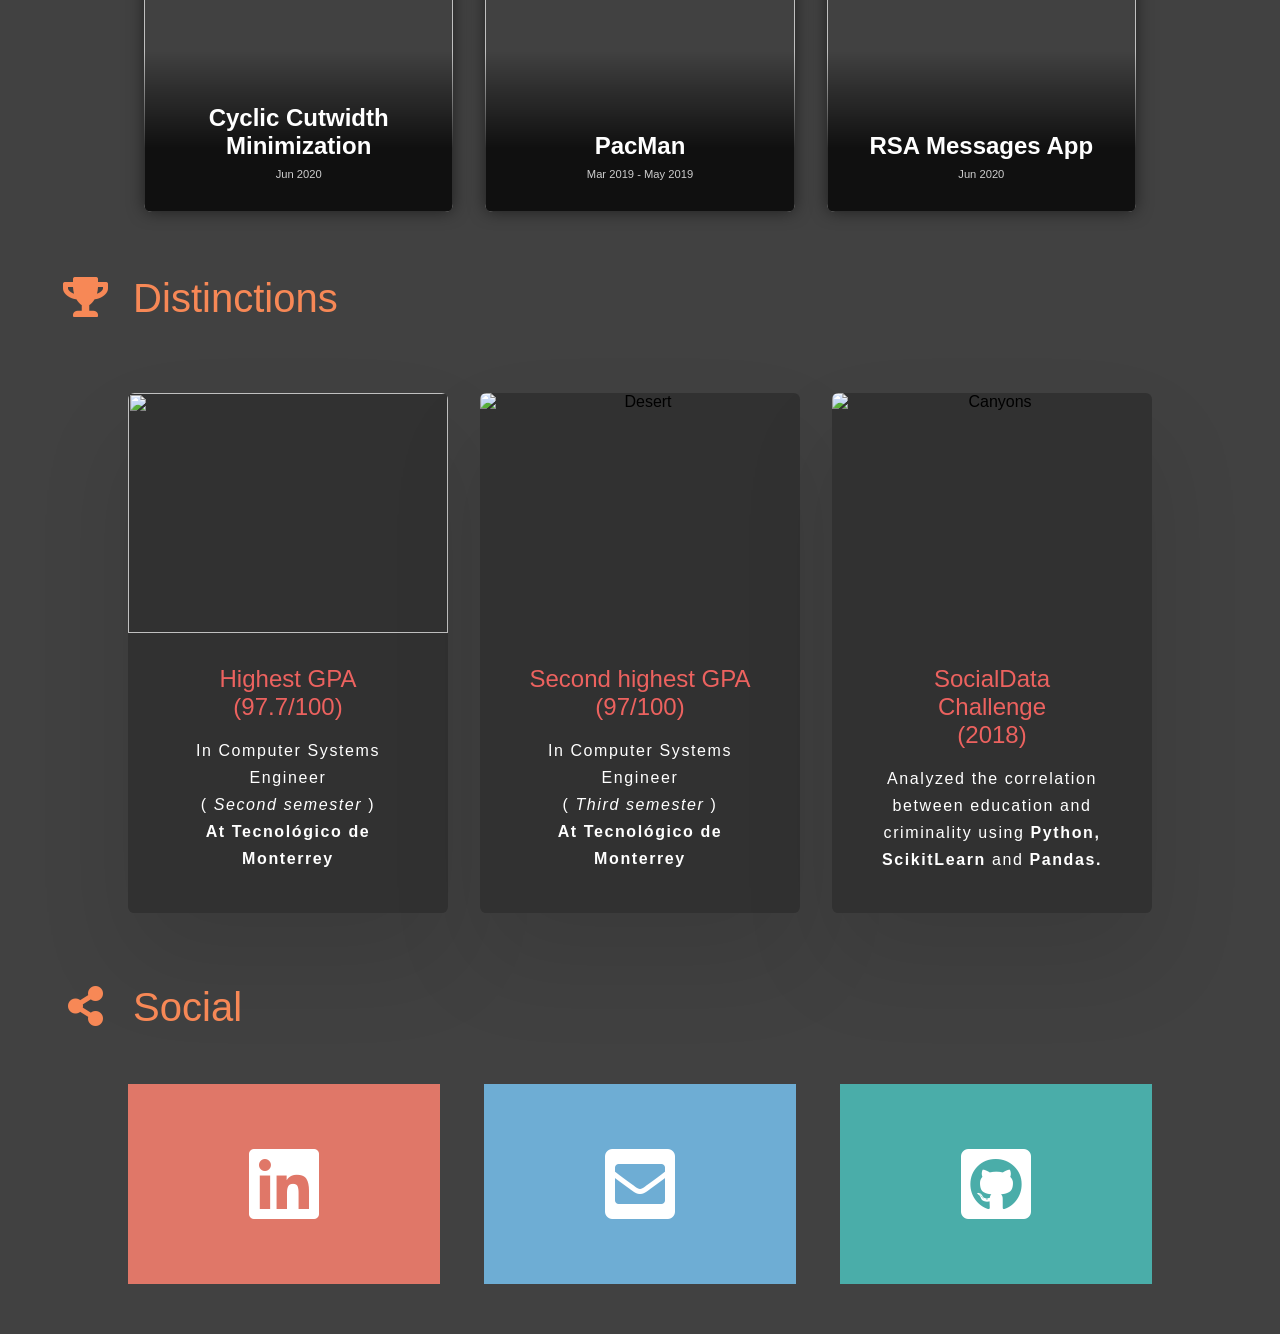
==== commit 491dddf0: "adds a button to the website that displays a random inspirational phrase (STEP 2)" ====
--- a/portfolio/src/main/webapp/index.html
+++ b/portfolio/src/main/webapp/index.html
@@ -21,6 +21,13 @@
             </div>
             <div class="InfoH">
                 <span class="InfoText"> A Computer Systems Engineering Student </span>
+            </div>
+
+            <div>
+                <button onclick="showRandomPhrase();">
+                    Get Random Phrase
+                </button>
+                <p id="phraseContainer"></p>
             </div>
         </div>
         <div class="PhotoPanel">
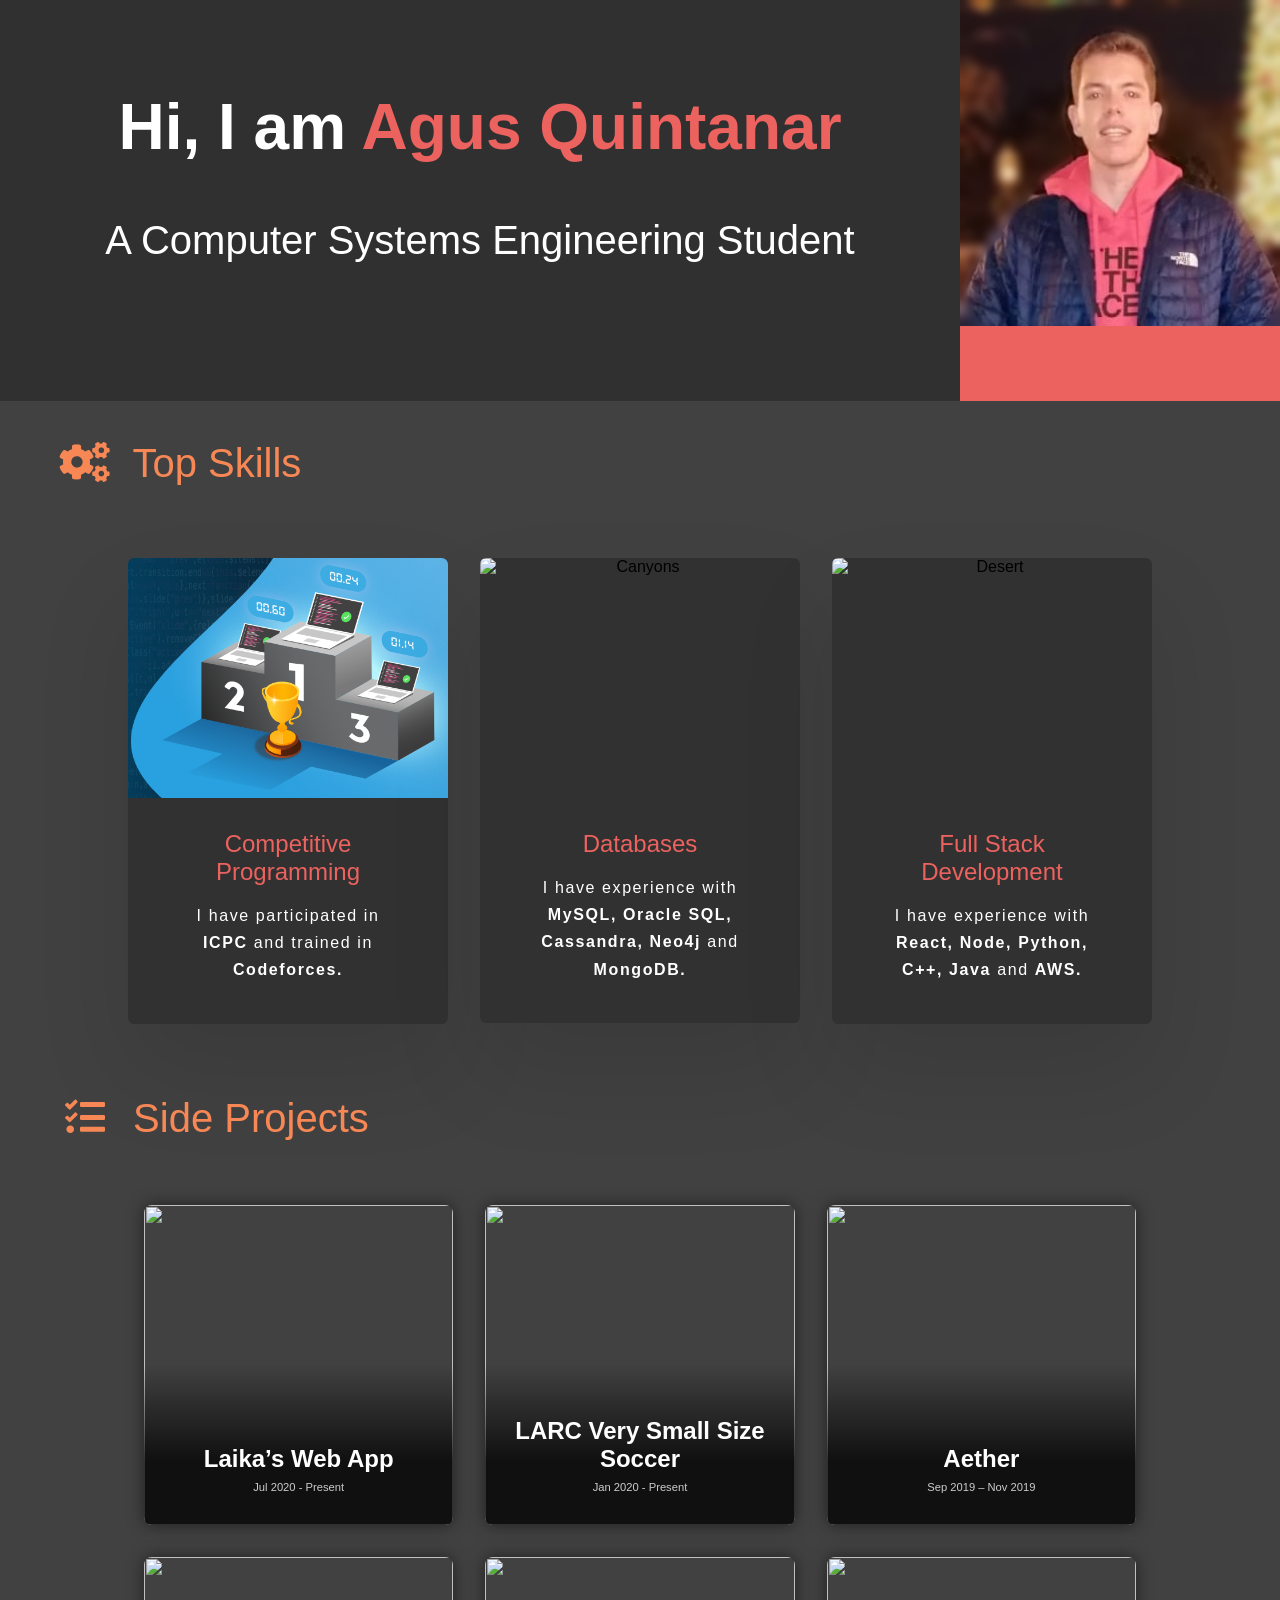
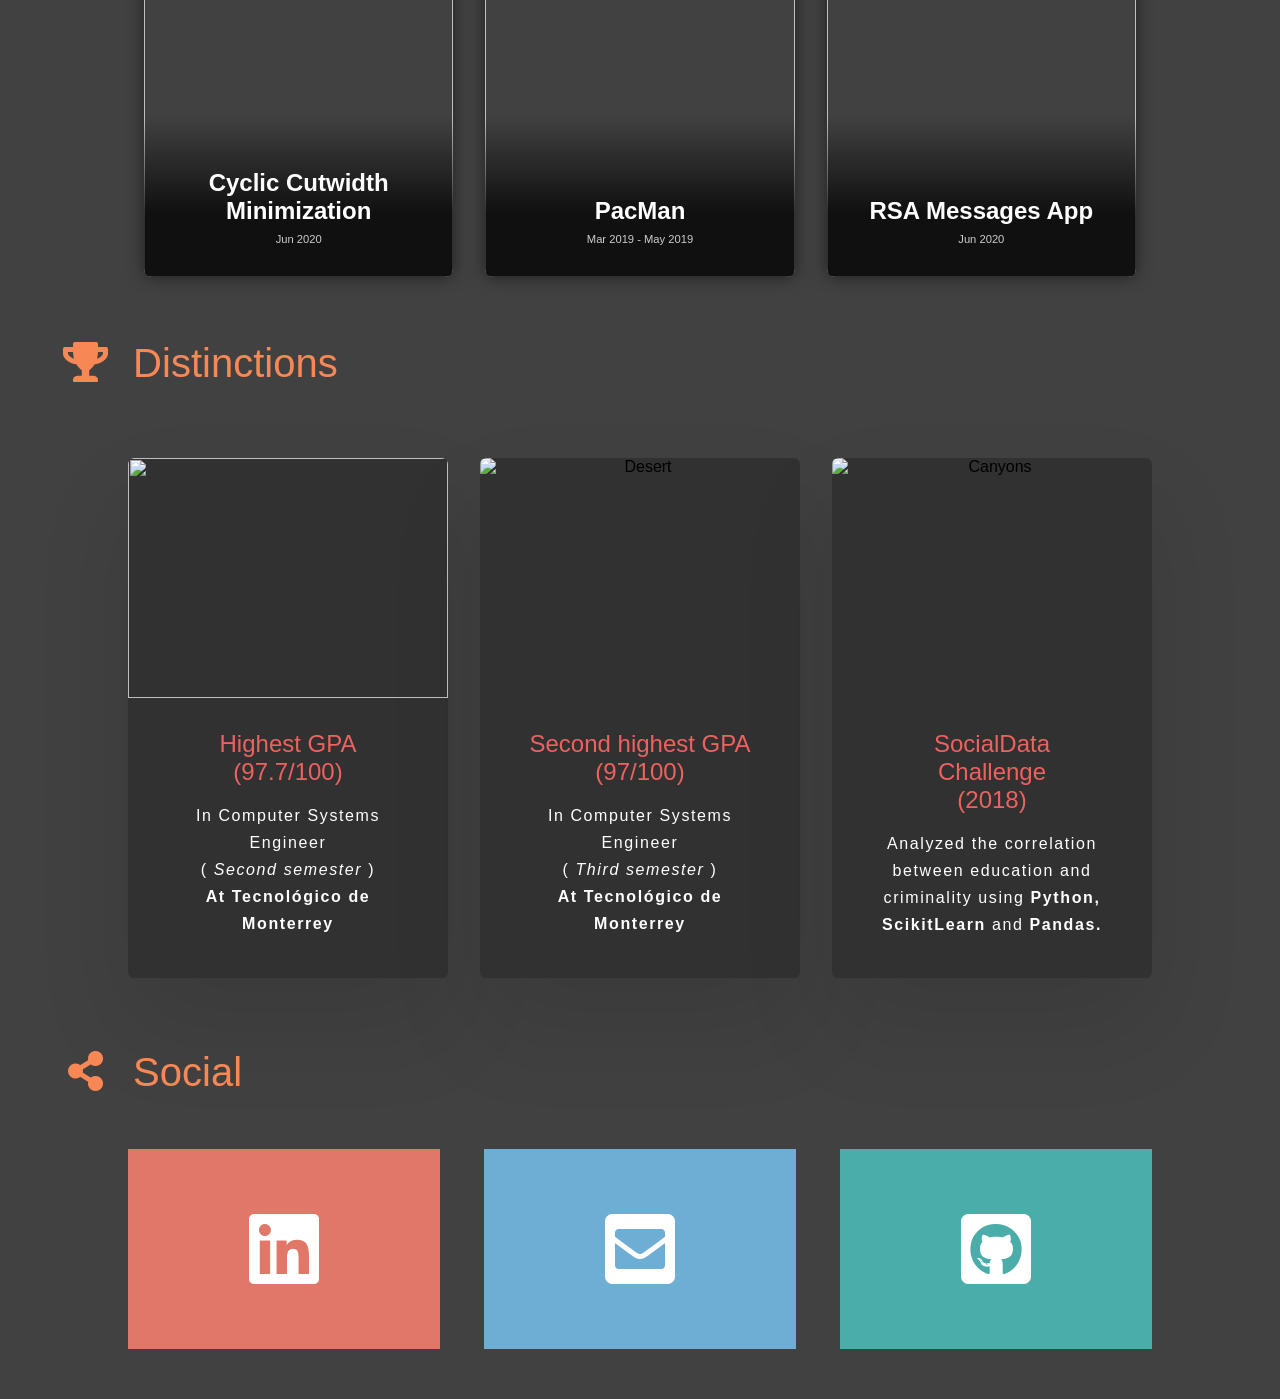
==== commit 0bd63e39: "change functionality in servlet, returns json instead of string" ====
--- a/portfolio/src/main/webapp/index.html
+++ b/portfolio/src/main/webapp/index.html
@@ -11,7 +11,7 @@
 </head>
 
 
-<body>
+<body onload="showRandomPhrase();">
 
     <div class="Banner">
         <div class="InfoPanel">
@@ -24,9 +24,6 @@
             </div>
 
             <div>
-                <button onclick="showRandomPhrase();">
-                    Get Random Phrase
-                </button>
                 <p id="phraseContainer"></p>
             </div>
         </div>
--- a/portfolio/src/main/webapp/style.css
+++ b/portfolio/src/main/webapp/style.css
@@ -57,11 +57,16 @@
 }
 
 .InfoH{
+    padding-top: 6vh;
+    text-align: center;
+}
+
+#phraseContainer {
+    color: rgb(177, 177, 177);
     padding-top: 10vh;
-    text-align: center;
-}
-
-
+    font-size: 1.5em;
+    font-style: italic;
+}
 
 
 
